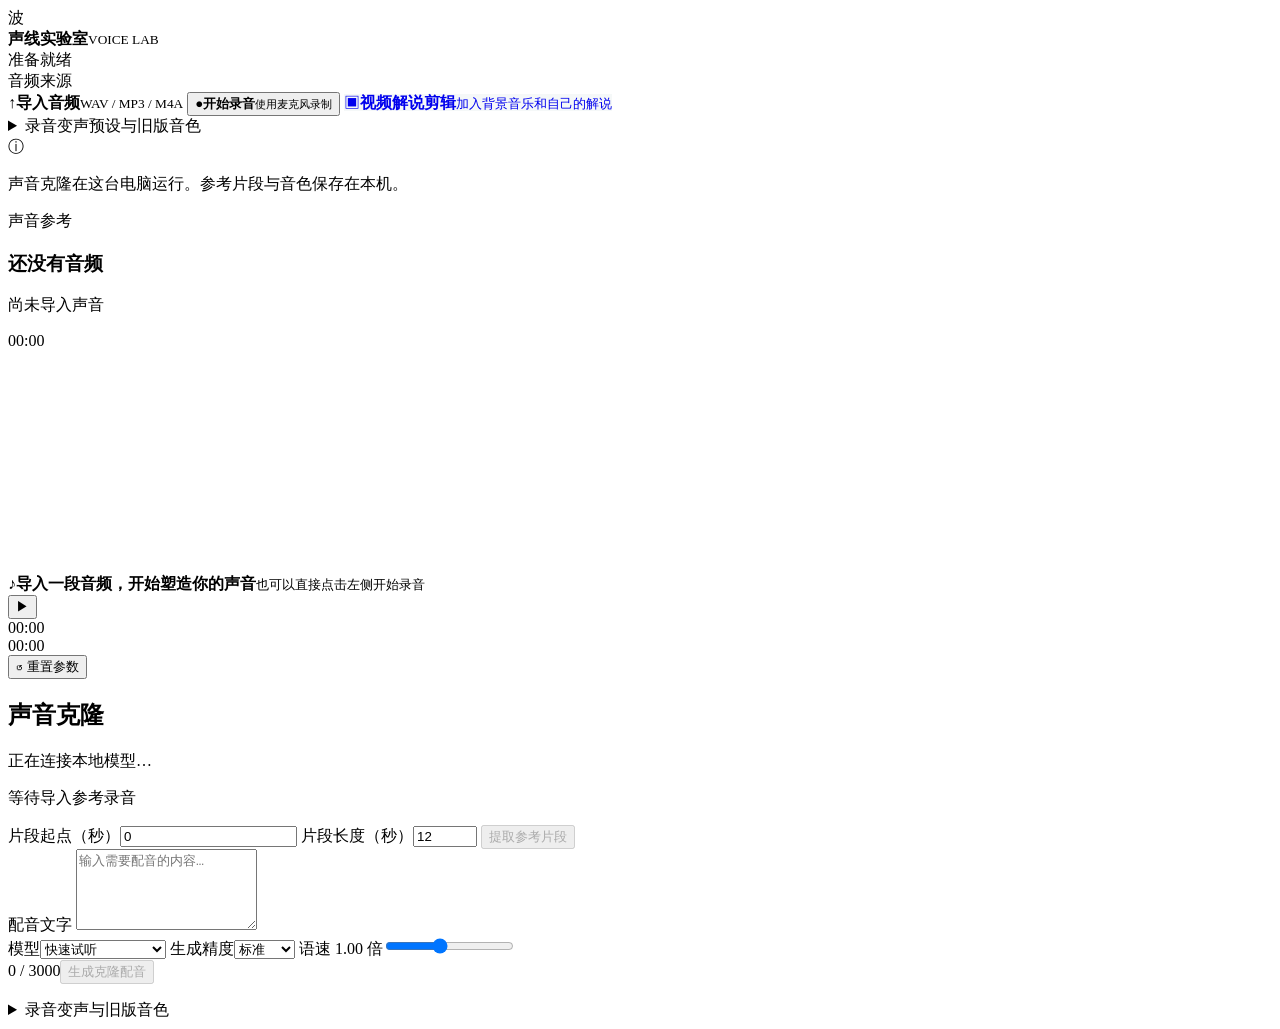
==== index.html @ 3c180621 "123" ====
<!doctype html>
<html lang="zh-CN">
<head>
  <meta charset="utf-8">
  <meta name="viewport" content="width=device-width, initial-scale=1">
  <title>声线实验室</title>
  <link rel="stylesheet" href="styles.css">
  <link rel="stylesheet" href="voice-lab.css">
</head>
<body>
  <main class="app-shell">
    <header class="topbar">
      <div class="brand"><span class="brand-mark">波</span><div><strong>声线实验室</strong><small>VOICE LAB</small></div></div>
      <div class="top-actions"><span class="status-dot"></span><span id="statusText">准备就绪</span></div>
    </header>

    <section class="workspace">
      <aside class="sidebar">
        <div class="section-label">音频来源</div>
        <div class="source-actions">
          <label class="action-card primary" for="fileInput"><span class="action-icon">↑</span><span><b>导入音频</b><small>WAV / MP3 / M4A</small></span></label>
          <button class="action-card" id="recordBtn"><span class="action-icon record-icon">●</span><span><b id="recordLabel">开始录音</b><small>使用麦克风录制</small></span></button>
          <input id="fileInput" type="file" accept="audio/*" hidden>
          <a class="action-card video-link" href="video.html" style="text-decoration:none;background:#f5f8f8;border-color:#d7e8e6"><span class="action-icon">▣</span><span><b>视频解说剪辑</b><small>加入背景音乐和自己的解说</small></span></a>
        </div>
        <details class="legacy-presets">
        <summary>录音变声预设与旧版音色</summary>
        <div class="section-label preset-label">旧版音色</div>
        <div class="saved-voices" id="savedVoices"><p class="saved-empty">尚未保存音色</p></div>
        <div class="section-label preset-label">快速音色</div>
        <div class="preset-list">
          <button class="preset active" data-preset="clean"><span class="preset-swatch clean"></span><span><b>自然人声</b><small>清晰 · 真实</small></span><i>›</i></button>
          <button class="preset" data-preset="bright"><span class="preset-swatch bright"></span><span><b>清亮主播</b><small>明亮 · 有穿透力</small></span><i>›</i></button>
          <button class="preset" data-preset="deep"><span class="preset-swatch deep"></span><span><b>低沉磁性</b><small>厚实 · 稳重</small></span><i>›</i></button>
          <button class="preset" data-preset="warm"><span class="preset-swatch warm"></span><span><b>温暖磁性</b><small>厚实 · 近距离</small></span><i>›</i></button>
          <button class="preset" data-preset="young"><span class="preset-swatch young"></span><span><b>年轻清透</b><small>轻快 · 有空气感</small></span><i>›</i></button>
          <button class="preset" data-preset="mature"><span class="preset-swatch mature"></span><span><b>成熟稳重</b><small>沉稳 · 有共鸣</small></span><i>›</i></button>
          <button class="preset" data-preset="soft"><span class="preset-swatch soft"></span><span><b>柔和气声</b><small>亲近 · 轻柔</small></span><i>›</i></button>
          <button class="preset" data-preset="raspy"><span class="preset-swatch raspy"></span><span><b>低哑质感</b><small>沙哑 · 有颗粒</small></span><i>›</i></button>
          <button class="preset" data-preset="cartoon"><span class="preset-swatch cartoon"></span><span><b>活泼角色</b><small>明快 · 夸张语调</small></span><i>›</i></button>
          <button class="preset" data-preset="female"><span class="preset-swatch female"></span><span><b>自然女声</b><small>轻盈 · 清晰 · 柔和</small></span><i>›</i></button>
          <button class="preset" data-preset="girl"><span class="preset-swatch girl"></span><span><b>少女清甜</b><small>明亮 · 轻快 · 有空气感</small></span><i>›</i></button>
          <button class="preset" data-preset="woman"><span class="preset-swatch woman"></span><span><b>成熟女声</b><small>温暖 · 稳定 · 有共鸣</small></span><i>›</i></button>
          <button class="preset" data-preset="neutral"><span class="preset-swatch neutral"></span><span><b>中性声线</b><small>自然 · 平衡 · 适合旁白</small></span><i>›</i></button>
          <button class="preset" data-preset="femaleBright"><span class="preset-swatch femaleBright"></span><span><b>女声清亮</b><small>更薄 · 更亮 · 更靠前</small></span><i>›</i></button>
          <button class="preset" data-preset="sweetGirl"><span class="preset-swatch sweetGirl"></span><span><b>少女甜声</b><small>清甜 · 轻快 · 软糯</small></span><i>›</i></button>
          <button class="preset" data-preset="chipmunk"><span class="preset-swatch chipmunk"></span><span><b>夹子萌音</b><small>尖亮 · 夸张 · 搞怪</small></span><i>›</i></button>
          <button class="preset" data-preset="duck"><span class="preset-swatch duck"></span><span><b>鸭子怪声</b><small>鼻音 · 弹跳 · 滑稽</small></span><i>›</i></button>
          <button class="preset" data-preset="alien"><span class="preset-swatch alien"></span><span><b>外星电子</b><small>颤动 · 空间 · 科幻</small></span><i>›</i></button>
          <button class="preset" data-preset="monster"><span class="preset-swatch monster"></span><span><b>怪兽低吼</b><small>低沉 · 粗粝 · 压迫</small></span><i>›</i></button>
        </div>
        </details>
        <div class="sidebar-note"><span>ⓘ</span><p>声音克隆在这台电脑运行。参考片段与音色保存在本机。</p></div>
      </aside>

      <section class="main-panel">
        <div class="panel-heading"><div><span class="eyebrow">声音参考</span><h1 id="fileName">还没有音频</h1><p class="reference-status" id="referenceStatus" role="status">尚未导入声音</p></div><div class="duration" id="duration">00:00</div></div>
        <div class="wave-card"><canvas id="waveform" width="1000" height="220"></canvas><div class="empty-wave" id="emptyWave"><span>♪</span><b>导入一段音频，开始塑造你的声音</b><small>也可以直接点击左侧开始录音</small></div><div class="playhead" id="playhead"></div></div>
        <div class="transport"><button class="round-btn" id="playBtn" aria-label="播放或暂停">▶</button><div class="transport-time"><span id="currentTime">00:00</span><div class="progress"><div id="progressFill"></div></div><span id="totalTime">00:00</span></div><button class="text-btn" id="resetBtn">↺ 重置参数</button></div>

        <section class="clone-workspace" aria-labelledby="cloneTitle">
          <div class="builder-heading"><h2 id="cloneTitle">声音克隆</h2><span class="engine-badge" id="cloneEngine">正在连接本地模型…</span></div>
          <p id="cloneStatus" class="lab-message" role="status">等待导入参考录音</p>
          <div id="cloneProfiles" class="clone-profiles" aria-label="已保存的克隆音色"></div>
          <div class="clone-reference-fields">
            <label class="lab-field"><span>片段起点（秒）</span><input id="cloneStart" type="number" min="0" step="0.1" value="0"></label>
            <label class="lab-field"><span>片段长度（秒）</span><input id="cloneLength" type="number" min="3" max="20" step="0.1" value="12"></label>
            <button id="prepareClone" class="export-btn secondary-btn" disabled><i data-lucide="scan-line" aria-hidden="true"></i>提取参考片段</button>
          </div>
          <div id="cloneReferenceEditor" hidden>
            <label class="lab-field clone-text-label" for="cloneTranscript">参考片段原话</label>
            <textarea id="cloneTranscript" rows="3" maxlength="1000" placeholder="核对录音实际说出的内容"></textarea>
            <audio id="cloneReferenceAudio" controls preload="metadata" aria-label="参考原声"></audio>
            <p class="lab-message" id="cloneWarning" role="status"></p>
            <div class="clone-save-fields">
              <label class="lab-field"><span>克隆音色名称</span><input id="cloneName" maxlength="50" placeholder="我的声音"></label>
              <button id="saveClone" class="export-btn secondary-btn" disabled><i data-lucide="save" aria-hidden="true"></i>保存克隆音色</button>
            </div>
          </div>
          <div class="clone-speech-fields">
            <label class="lab-field clone-text-label" for="cloneText">配音文字</label>
            <textarea id="cloneText" rows="5" maxlength="3000" placeholder="输入需要配音的内容…"></textarea>
            <div class="clone-options">
              <label class="lab-field"><span>模型</span><select id="cloneQuality"><option value="fast">快速试听</option><option value="standard">音色优先</option><option value="full">实验模式（较慢）</option></select></label>
              <label class="lab-field"><span>生成精度</span><select id="cloneSteps"><option value="4">标准</option><option value="8">精细</option><option value="16">高精细</option></select></label>
              <label class="lab-field clone-speed"><span>语速 <output id="cloneSpeedValue">1.00 倍</output></span><input id="cloneSpeed" type="range" min="0.75" max="1.35" step="0.05" value="1"></label>
            </div>
            <div class="speech-actions"><span class="text-count" id="cloneCount">0 / 3000</span><button id="generateClone" class="export-btn" disabled><i data-lucide="audio-lines" aria-hidden="true"></i><span id="generateCloneLabel">生成克隆配音</span></button></div>
            <p id="cloneProgress" class="lab-message" role="status"></p>
          </div>
          <div id="cloneResult" class="speech-result" hidden>
            <div class="result-heading"><strong id="cloneResultName">克隆配音</strong><button id="downloadClone" class="export-btn secondary-btn"><i data-lucide="download" aria-hidden="true"></i>导出配音 WAV</button></div>
            <audio id="cloneResultAudio" controls preload="metadata" aria-label="克隆配音结果"></audio>
            <p id="cloneTiming" class="lab-message"></p>
            <a class="clone-video-link" href="video.html">用于视频解说 <i data-lucide="arrow-right" aria-hidden="true"></i></a>
          </div>
        </section>

        <details class="legacy-tools">
        <summary>录音变声与旧版音色</summary>
        <div class="controls-header"><div><span class="eyebrow">声音塑形</span><h2>调节音色与语调</h2></div><select id="presetSelect" aria-label="选择预设"><option value="custom">自定义</option><option value="clean">自然人声</option><option value="bright">清亮主播</option><option value="deep">低沉磁性</option><option value="warm">温暖磁性</option><option value="young">年轻清透</option><option value="mature">成熟稳重</option><option value="soft">柔和气声</option><option value="raspy">低哑质感</option><option value="cartoon">活泼角色</option><option value="female">自然女声</option><option value="girl">少女清甜</option><option value="woman">成熟女声</option><option value="neutral">中性声线</option><option value="femaleBright">女声清亮</option><option value="sweetGirl">少女甜声</option><option value="chipmunk">夹子萌音</option><option value="duck">鸭子怪声</option><option value="alien">外星电子</option><option value="monster">怪兽低吼</option></select></div>
        <div class="control-grid">
          <div class="control-card"><div class="control-title"><span class="control-symbol">↕</span><span><b>音调</b><small>改变高低与年龄感</small></span><output id="pitchValue">0 st</output></div><input type="range" id="pitch" min="-12" max="12" step="1" value="0"><div class="range-labels"><span>低沉</span><span>原声</span><span>尖亮</span></div></div>
          <div class="control-card"><div class="control-title"><span class="control-symbol">☼</span><span><b>明亮度</b><small>高频细节与清晰度</small></span><output id="brightnessValue">0</output></div><input type="range" id="brightness" min="-100" max="100" step="1" value="0"><div class="range-labels"><span>柔和</span><span>平衡</span><span>明亮</span></div></div>
          <div class="control-card"><div class="control-title"><span class="control-symbol">◒</span><span><b>厚度</b><small>低频温暖与饱满感</small></span><output id="warmthValue">0</output></div><input type="range" id="warmth" min="-100" max="100" step="1" value="0"><div class="range-labels"><span>轻薄</span><span>平衡</span><span>厚实</span></div></div>
          <div class="control-card"><div class="control-title"><span class="control-symbol">✦</span><span><b>存在感</b><small>让声音更靠前</small></span><output id="presenceValue">0</output></div><input type="range" id="presence" min="-100" max="100" step="1" value="0"><div class="range-labels"><span>收敛</span><span>平衡</span><span>突出</span></div></div>
          <div class="control-card"><div class="control-title"><span class="control-symbol">▦</span><span><b>空间感</b><small>添加自然环境回响</small></span><output id="roomValue">0%</output></div><input type="range" id="room" min="0" max="60" step="1" value="0"><div class="range-labels"><span>干声</span><span>小空间</span><span>大厅</span></div></div>
          <div class="control-card"><div class="control-title"><span class="control-symbol">⚡</span><span><b>沙哑颗粒</b><small>增加粗粝与质感</small></span><output id="driveValue">0%</output></div><input type="range" id="drive" min="0" max="80" step="1" value="0"><div class="range-labels"><span>干净</span><span>轻微</span><span>强烈</span></div></div>
          <div class="control-card"><div class="control-title"><span class="control-symbol">≈</span><span><b>共鸣位置</b><small>胸腔、口腔与头腔</small></span><output id="resonanceValue">0</output></div><input type="range" id="resonance" min="-100" max="100" step="1" value="0"><div class="range-labels"><span>胸腔</span><span>平衡</span><span>头腔</span></div></div>
          <div class="control-card"><div class="control-title"><span class="control-symbol">∿</span><span><b>鼻腔感</b><small>改变声音的前置感</small></span><output id="nasalityValue">0</output></div><input type="range" id="nasality" min="-100" max="100" step="1" value="0"><div class="range-labels"><span>圆润</span><span>自然</span><span>鼻音</span></div></div>
          <div class="control-card"><div class="control-title"><span class="control-symbol">♧</span><span><b>气声</b><small>增加呼吸与空气感</small></span><output id="breathValue">0%</output></div><input type="range" id="breath" min="0" max="100" step="1" value="0"><div class="range-labels"><span>实声</span><span>轻柔</span><span>空气感</span></div></div>
          <div class="control-card"><div class="control-title"><span class="control-symbol">⌁</span><span><b>颤音</b><small>语调的自然起伏</small></span><output id="vibratoValue">0%</output></div><input type="range" id="vibrato" min="0" max="70" step="1" value="0"><div class="range-labels"><span>平直</span><span>自然</span><span>起伏</span></div></div>
          <div class="control-card"><div class="control-title"><span class="control-symbol">↔</span><span><b>语速</b><small>快慢与节奏感</small></span><output id="speedValue">0%</output></div><input type="range" id="speed" min="-25" max="25" step="1" value="0"><div class="range-labels"><span>慢</span><span>原速</span><span>快</span></div></div>
        </div>
        <div class="footer-bar"><span id="engineHint">导入音频后即可试听处理效果</span><button class="export-btn secondary-btn" id="exportBtn" disabled><i data-lucide="download" aria-hidden="true"></i> 导出处理录音</button></div>

        <section class="voice-builder" aria-labelledby="builderTitle">
          <div class="builder-heading"><div><span class="eyebrow">新音色</span><h2 id="builderTitle">保存调节后的音色</h2></div><span class="engine-badge">本地音色匹配</span></div>
          <div class="builder-fields">
            <label class="lab-field"><span>音色名称</span><input id="voiceName" type="text" maxlength="50" placeholder="为这个声音起个名字" autocomplete="off"></label>
            <label class="lab-field"><span>朗读基础声线</span><select id="baseVoice" disabled><option value="">正在检查本机语音…</option></select></label>
            <button class="export-btn" id="createVoiceBtn" disabled><i data-lucide="audio-lines" aria-hidden="true"></i><span id="createVoiceLabel">生成新音色</span></button>
          </div>
          <p class="lab-message" id="voiceBuildStatus" role="status">等待导入声音</p>
          <div class="service-state"><span id="voiceServiceStatus">正在检查本机语音服务…</span><button class="icon-btn" id="retryVoices" type="button" aria-label="重新检查语音服务" title="重新检查语音服务"><i data-lucide="refresh-cw" aria-hidden="true"></i></button></div>
        </section>

        <section class="speech-editor" id="speechEditor" aria-labelledby="speechTitle" hidden>
          <div class="builder-heading"><div><span class="eyebrow">文字朗读</span><h2 id="speechTitle">用新音色朗读</h2></div><span class="engine-badge" id="activeVoiceName"></span></div>
          <label class="lab-field speech-text-label" for="speechText">朗读文本</label>
          <textarea id="speechText" rows="6" maxlength="12000" placeholder="输入要用这个音色朗读的文字…"></textarea>
          <div class="speech-actions"><span class="text-count" id="speechCount">0 / 12000</span><button class="export-btn" id="generateSpeechBtn" disabled><i data-lucide="play" aria-hidden="true"></i><span id="generateSpeechLabel">生成朗读</span></button></div>
          <p class="lab-message" id="speechStatus" role="status">音色已就绪</p>
          <div class="speech-result" id="speechResult" hidden>
            <div class="result-heading"><strong id="speechResultName">朗读音频</strong><button class="export-btn secondary-btn" id="exportSpeechBtn"><i data-lucide="download" aria-hidden="true"></i>导出朗读 WAV</button></div>
            <audio id="speechAudio" controls preload="metadata"></audio>
          </div>
        </section>
        </details>
      </section>
    </section>
  </main>
  <script src="vendor/lucide.min.js"></script>
  <script src="app.js"></script>
  <script src="clone.js"></script>
</body>
</html>
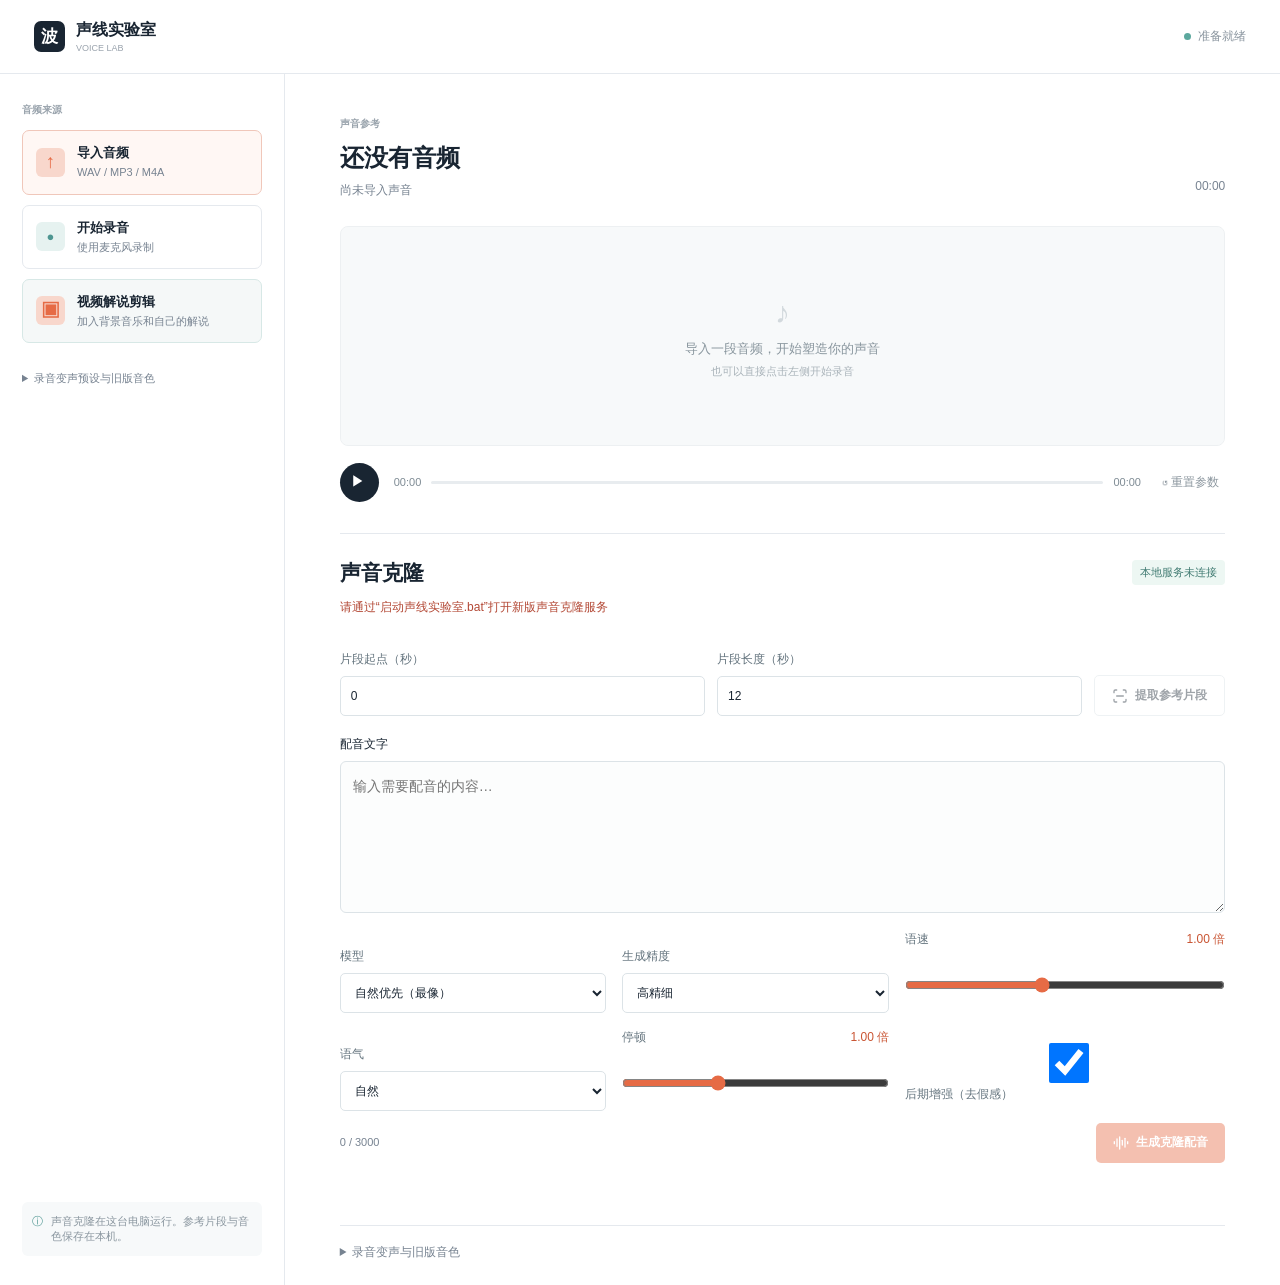
==== commit d03f7639: "去假感大改：参考清洗评分、分段合成、后期母带、Ultra 5 125H + Arc 自适应 Co-authored-by: arena-agent <297053741+arena-agent@use" ====
--- a/index.html
+++ b/index.html
@@ -64,7 +64,7 @@
           <div id="cloneProfiles" class="clone-profiles" aria-label="已保存的克隆音色"></div>
           <div class="clone-reference-fields">
             <label class="lab-field"><span>片段起点（秒）</span><input id="cloneStart" type="number" min="0" step="0.1" value="0"></label>
-            <label class="lab-field"><span>片段长度（秒）</span><input id="cloneLength" type="number" min="3" max="20" step="0.1" value="12"></label>
+            <label class="lab-field"><span>片段长度（秒）</span><input id="cloneLength" type="number" min="3" max="30" step="0.1" value="12"></label>
             <button id="prepareClone" class="export-btn secondary-btn" disabled><i data-lucide="scan-line" aria-hidden="true"></i>提取参考片段</button>
           </div>
           <div id="cloneReferenceEditor" hidden>
@@ -81,9 +81,12 @@
             <label class="lab-field clone-text-label" for="cloneText">配音文字</label>
             <textarea id="cloneText" rows="5" maxlength="3000" placeholder="输入需要配音的内容…"></textarea>
             <div class="clone-options">
-              <label class="lab-field"><span>模型</span><select id="cloneQuality"><option value="fast">快速试听</option><option value="standard">音色优先</option><option value="full">实验模式（较慢）</option></select></label>
-              <label class="lab-field"><span>生成精度</span><select id="cloneSteps"><option value="4">标准</option><option value="8">精细</option><option value="16">高精细</option></select></label>
+              <label class="lab-field"><span>模型</span><select id="cloneQuality"><option value="full">自然优先（最像）</option><option value="standard">均衡</option><option value="fast">快速试听</option></select></label>
+              <label class="lab-field"><span>生成精度</span><select id="cloneSteps"><option value="16">高精细</option><option value="8">精细</option><option value="4">标准</option></select></label>
               <label class="lab-field clone-speed"><span>语速 <output id="cloneSpeedValue">1.00 倍</output></span><input id="cloneSpeed" type="range" min="0.75" max="1.35" step="0.05" value="1"></label>
+              <label class="lab-field"><span>语气</span><select id="cloneProsody"><option value="natural">自然</option><option value="broadcast">播报</option><option value="story">故事</option></select></label>
+              <label class="lab-field clone-speed"><span>停顿 <output id="clonePauseValue">1.00 倍</output></span><input id="clonePause" type="range" min="0.5" max="2" step="0.1" value="1"></label>
+              <label class="lab-field clone-check"><span><input id="cloneMastering" type="checkbox" checked> 后期增强（去假感）</span></label>
             </div>
             <div class="speech-actions"><span class="text-count" id="cloneCount">0 / 3000</span><button id="generateClone" class="export-btn" disabled><i data-lucide="audio-lines" aria-hidden="true"></i><span id="generateCloneLabel">生成克隆配音</span></button></div>
             <p id="cloneProgress" class="lab-message" role="status"></p>
--- a/styles.css
+++ b/styles.css
@@ -0,0 +1,3 @@
+:root{--ink:#192532;--muted:#778391;--line:#e5e9ee;--paper:#f7f8fa;--panel:#fff;--accent:#e66b45;--accent-dark:#c95432;--teal:#4e9691;--shadow:0 14px 35px rgba(25,37,50,.07)}*{box-sizing:border-box}body{margin:0;background:var(--paper);color:var(--ink);font:14px/1.4 "Segoe UI","Microsoft YaHei",sans-serif;letter-spacing:0}.app-shell{max-width:1500px;margin:0 auto;min-height:100vh;background:#fff;box-shadow:0 0 50px rgba(25,37,50,.04)}.topbar{height:74px;padding:0 34px;border-bottom:1px solid var(--line);display:flex;align-items:center;justify-content:space-between}.brand{display:flex;align-items:center;gap:11px}.brand-mark{display:grid;place-items:center;width:31px;height:31px;background:var(--ink);color:#fff;font-size:17px;font-weight:700;border-radius:7px}.brand strong{display:block;font-size:16px;letter-spacing:.5px}.brand small{display:block;color:#9aa3ad;font-size:9px;letter-spacing:2px;margin-top:1px}.top-actions{display:flex;align-items:center;gap:7px;color:#89949e;font-size:12px}.status-dot{width:7px;height:7px;border-radius:50%;background:#5ca89e}.workspace{display:grid;grid-template-columns:285px 1fr;min-height:calc(100vh - 74px)}.sidebar{border-right:1px solid var(--line);padding:29px 22px;display:flex;flex-direction:column}.section-label,.eyebrow{font-size:10px;text-transform:uppercase;letter-spacing:1.8px;color:#9aa4ad;font-weight:700}.source-actions{display:grid;gap:10px;margin-top:13px}.action-card{width:100%;border:1px solid var(--line);border-radius:7px;background:#fff;display:flex;align-items:center;text-align:left;padding:13px 13px;gap:12px;cursor:pointer;color:var(--ink);transition:.2s}.action-card:hover{border-color:#cfd7de;transform:translateY(-1px)}.action-card.primary{background:#fff7f4;border-color:#f0c7ba}.action-card b{display:block;font-size:13px}.action-card small{display:block;color:var(--muted);font-size:11px;margin-top:3px}.action-icon{display:grid;place-items:center;width:29px;height:29px;border-radius:6px;background:#f8d7cc;color:var(--accent);font-size:19px;font-weight:700}.record-icon{font-size:13px;background:#e6f2f0;color:var(--teal)}.preset-label{margin-top:34px}.preset-list{display:grid;gap:4px;margin-top:12px}.preset{border:0;background:transparent;border-radius:6px;display:flex;align-items:center;width:100%;padding:10px 8px;text-align:left;cursor:pointer;color:var(--ink);gap:10px}.preset:hover,.preset.active{background:#f3f6f7}.preset.active{box-shadow:inset 3px 0 var(--accent)}.preset-swatch{width:8px;height:28px;border-radius:3px;background:var(--teal)}.preset-swatch.bright{background:#e9aa54}.preset-swatch.deep{background:#7286a2}.preset-swatch.radio{background:#ae8b71}.preset-swatch.robot{background:#9a81b9}.preset b{display:block;font-size:12px;font-weight:600}.preset small{display:block;color:var(--muted);font-size:10px;margin-top:2px}.preset i{margin-left:auto;font-style:normal;color:#a7b0b7;font-size:18px}.sidebar-note{margin-top:auto;padding:12px 10px;background:#f7f9fa;border-radius:6px;color:#8a969f;font-size:11px;display:flex;gap:8px}.sidebar-note p{margin:0}.sidebar-note span{color:var(--teal)}.main-panel{padding:39px 5.5% 25px;min-width:0}.panel-heading,.controls-header,.footer-bar{display:flex;align-items:flex-end;justify-content:space-between}.panel-heading h1{font-size:24px;margin:8px 0 0;font-weight:650}.duration{font-variant-numeric:tabular-nums;color:var(--muted);font-size:12px;margin-bottom:4px}.wave-card{position:relative;height:220px;margin-top:27px;background:#f7f9fa;border:1px solid #edf0f2;border-radius:8px;overflow:hidden}.wave-card canvas{width:100%;height:100%;display:block}.empty-wave{position:absolute;inset:0;display:flex;align-items:center;justify-content:center;flex-direction:column;color:#aab4ba;gap:6px}.empty-wave span{font-size:30px;color:#d2d9dd}.empty-wave b{font-size:13px;font-weight:500;color:#89969e}.empty-wave small{font-size:11px}.playhead{position:absolute;top:0;bottom:0;width:2px;background:var(--accent);left:0;display:none;pointer-events:none}.playhead:before{content:"";position:absolute;top:0;left:-4px;border:5px solid transparent;border-top-color:var(--accent)}.transport{display:flex;align-items:center;gap:15px;padding:17px 0 31px;border-bottom:1px solid var(--line)}.round-btn{width:39px;height:39px;border-radius:50%;border:0;background:var(--ink);color:white;cursor:pointer;font-size:14px;padding-left:3px}.round-btn:hover{background:#2b3e4d}.transport-time{display:flex;align-items:center;gap:10px;flex:1;color:#7f8c95;font-size:11px;font-variant-numeric:tabular-nums}.progress{height:3px;background:#e8ecef;flex:1;border-radius:3px}.progress div{height:100%;width:0;background:var(--accent);border-radius:3px}.text-btn{border:0;background:none;color:#8c979f;cursor:pointer;font-size:12px}.text-btn:hover{color:var(--ink)}.controls-header{padding:31px 0 18px;align-items:center}.controls-header h2{margin:6px 0 0;font-size:18px;font-weight:650}.controls-header select{border:1px solid var(--line);border-radius:5px;padding:8px 27px 8px 10px;color:var(--ink);background:#fff;font-size:12px}.control-grid{display:grid;grid-template-columns:repeat(3,1fr);gap:12px}.control-card{border:1px solid var(--line);border-radius:7px;padding:15px 15px 13px;background:#fff}.control-title{display:flex;align-items:center;gap:9px}.control-title>span:nth-child(2){flex:1}.control-title b{display:block;font-size:12px;font-weight:650}.control-title small{display:block;color:var(--muted);font-size:10px;margin-top:3px}.control-symbol{display:grid;place-items:center;width:26px;height:26px;border-radius:5px;background:#f1f5f5;color:var(--teal);font-size:15px}.control-card:nth-child(2) .control-symbol{color:#d28d39;background:#fbf5e9}.control-card:nth-child(3) .control-symbol{color:#6682a0;background:#eff3f7}.control-card:nth-child(4) .control-symbol{color:#b77d99;background:#f8eff3}.control-card:nth-child(6) .control-symbol{color:#9272ad;background:#f4eff8}.control-title output{color:var(--accent);font-size:12px;font-variant-numeric:tabular-nums}input[type=range]{width:100%;margin:17px 0 8px;accent-color:var(--accent);height:4px}.range-labels{display:flex;justify-content:space-between;color:#a0aab1;font-size:10px}.footer-bar{margin-top:25px;align-items:center;color:#9aa5ad;font-size:11px}.export-btn{border:0;border-radius:5px;background:var(--accent);color:#fff;padding:11px 17px;font-weight:600;cursor:pointer;box-shadow:0 4px 10px rgba(230,107,69,.2)}.export-btn:hover:not(:disabled){background:var(--accent-dark)}.export-btn:disabled{opacity:.42;cursor:not-allowed;box-shadow:none}.export-btn span{font-size:16px;vertical-align:-1px;margin-right:4px}@media(max-width:850px){.workspace{grid-template-columns:1fr}.sidebar{border-right:0;border-bottom:1px solid var(--line);padding:20px}.preset-list{grid-template-columns:repeat(2,1fr)}.sidebar-note{margin-top:20px}.main-panel{padding:28px 20px}.control-grid{grid-template-columns:repeat(2,1fr)}}@media(max-width:520px){.topbar{padding:0 18px}.top-actions{font-size:0}.top-actions .status-dot{width:8px;height:8px}.preset-list{grid-template-columns:1fr}.control-grid{grid-template-columns:1fr}.panel-heading h1{font-size:20px}.wave-card{height:170px}.transport{gap:9px}.transport-time{gap:6px}.text-btn{font-size:11px}.footer-bar{align-items:flex-start;gap:15px;flex-direction:column}.export-btn{width:100%}}
+/* Extra preset color accents */
+.preset-swatch.femaleBright{background:#db7ca4}.preset-swatch.sweetGirl{background:#eaa3c5}.preset-swatch.chipmunk{background:#f0a64f}.preset-swatch.duck{background:#d39b4f}.preset-swatch.alien{background:#8e7ac4}.preset-swatch.monster{background:#5f6d80}
--- a/voice-lab.css
+++ b/voice-lab.css
@@ -0,0 +1,106 @@
+[hidden] { display: none !important; }
+button, input, select, textarea { font-family: inherit; }
+button:disabled { cursor: not-allowed; }
+button:focus-visible, input:focus-visible, select:focus-visible, textarea:focus-visible, a:focus-visible {
+  outline: 2px solid var(--teal);
+  outline-offset: 3px;
+}
+.brand strong, .brand small, .section-label, .eyebrow { letter-spacing: 0; }
+.top-actions { min-width: 0; max-width: 52%; }
+#statusText { overflow-wrap: anywhere; }
+.panel-heading { gap: 16px; }
+.panel-heading > div:first-child { min-width: 0; }
+.panel-heading h1 { overflow-wrap: anywhere; }
+.reference-status { margin: 8px 0 0; color: var(--muted); font-size: 12px; }
+.preset-list { max-height: 590px; overflow-y: auto; }
+.saved-voices { margin-top: 10px; display: grid; gap: 6px; max-height: 260px; overflow-y: auto; }
+.saved-empty { color: var(--muted); font-size: 12px; margin: 4px 0; }
+.saved-voice { display: flex; align-items: center; gap: 4px; border-bottom: 1px solid var(--line); }
+.saved-voice.active { border-bottom-color: var(--teal); background: #f0f8f6; }
+.saved-voice-select { display: flex; align-items: center; gap: 9px; flex: 1; min-width: 0; padding: 12px 6px; border: 0; background: transparent; color: var(--ink); cursor: pointer; text-align: left; }
+.saved-voice-select > span { min-width: 0; }
+.saved-voice-select b, .saved-voice-select small { display: block; overflow-wrap: anywhere; }
+.saved-voice-select b { font-size: 12px; }
+.saved-voice-select small { margin-top: 4px; font-size: 10px; color: var(--muted); }
+.icon-btn { width: 32px; height: 32px; flex-shrink: 0; display: inline-grid; place-items: center; border: 0; background: transparent; color: var(--muted); cursor: pointer; border-radius: 5px; }
+.icon-btn:hover { background: #eef3f3; color: var(--ink); }
+.icon-btn svg, .saved-voice-select svg { width: 16px; height: 16px; flex-shrink: 0; }
+.export-btn { display: inline-flex; justify-content: center; align-items: center; gap: 7px; min-height: 40px; font-size: 12px; }
+.export-btn svg { width: 16px; height: 16px; flex-shrink: 0; }
+.export-btn span { margin: 0; font-size: inherit; vertical-align: baseline; }
+.secondary-btn { background: #fff; color: var(--ink); border: 1px solid #d9e1e5; box-shadow: none; }
+.secondary-btn:hover:not(:disabled) { background: #f3f7f7; }
+.voice-builder, .speech-editor { margin-top: 28px; padding-top: 25px; border-top: 1px solid var(--line); }
+.builder-heading { display: flex; justify-content: space-between; align-items: center; gap: 12px; }
+.builder-heading > div { min-width: 0; }
+.builder-heading h2 { font-size: 18px; margin: 6px 0 0; }
+.engine-badge { font-size: 11px; color: #417b72; background: #edf7f3; border-radius: 4px; padding: 5px 8px; max-width: 50%; overflow-wrap: anywhere; }
+.builder-fields { margin-top: 20px; display: grid; grid-template-columns: minmax(0, 1fr) minmax(0, 1.3fr) auto; align-items: end; gap: 12px; }
+.lab-field { display: block; min-width: 0; font-size: 12px; color: var(--ink); }
+.lab-field > span { display: block; margin-bottom: 8px; color: #63737d; }
+.lab-field input, .lab-field select { display: block; width: 100%; min-width: 0; height: 40px; padding: 8px 10px; border: 1px solid #dce3e7; border-radius: 5px; background: white; color: var(--ink); font-size: 12px; }
+.lab-message { margin: 12px 0 0; min-height: 18px; font-size: 12px; color: #687c80; overflow-wrap: anywhere; }
+.lab-message.error { color: #b34835; }
+.service-state { display: flex; align-items: center; gap: 4px; color: var(--muted); font-size: 11px; }
+.speech-text-label { margin: 20px 0 8px; }
+#speechText { display: block; width: 100%; min-height: 145px; padding: 13px; resize: vertical; border: 1px solid #dce3e7; border-radius: 6px; font: 14px/1.8 "Segoe UI", "Microsoft YaHei", sans-serif; color: var(--ink); background: #fcfdfd; }
+.speech-actions { display: flex; justify-content: space-between; align-items: center; gap: 12px; margin-top: 12px; }
+.text-count { color: var(--muted); font-size: 11px; font-variant-numeric: tabular-nums; }
+.speech-result { margin-top: 20px; border-top: 1px solid var(--line); padding-top: 16px; }
+.result-heading { display: flex; justify-content: space-between; align-items: center; gap: 12px; }
+.result-heading strong { font-size: 12px; overflow-wrap: anywhere; min-width: 0; }
+.result-heading button { flex-shrink: 0; }
+#speechAudio { display: block; width: 100%; margin-top: 14px; }
+.footer-bar { gap: 14px; }
+.clone-workspace { margin: 24px 0 32px; }
+.clone-workspace h2 { margin: 0; font-size: 21px; }
+.clone-reference-fields { display: grid; grid-template-columns: minmax(0, 1fr) minmax(0, 1fr) auto; align-items: end; gap: 12px; margin-top: 20px; }
+.clone-save-fields { display: grid; grid-template-columns: minmax(0, 1fr) auto; align-items: end; gap: 12px; margin-top: 16px; }
+.clone-text-label { margin: 20px 0 8px; }
+.clone-workspace textarea { width: 100%; display: block; resize: vertical; border: 1px solid #dce3e7; border-radius: 6px; padding: 12px; font: 14px/1.8 "Segoe UI", "Microsoft YaHei", sans-serif; color: var(--ink); background: #fcfdfd; }
+.clone-workspace audio { width: 100%; margin-top: 12px; }
+.clone-options { display: grid; grid-template-columns: 1fr 1fr 1.2fr; gap: 16px; margin-top: 18px; align-items: end; }
+.clone-speed { min-height: 66px; }
+.clone-speed output { float: right; color: var(--accent-dark); }
+.clone-profiles { display: flex; flex-wrap: wrap; gap: 8px; margin-top: 14px; }
+.clone-profile-row { display: flex; align-items: center; max-width: 100%; }
+.clone-profile { border: 1px solid #d9e1e5; border-radius: 5px; background: white; padding: 9px 12px; font-size: 12px; color: var(--ink); cursor: pointer; max-width: 100%; overflow-wrap: anywhere; }
+.clone-profile[aria-pressed="true"] { border-color: #4e9691; background: #edf7f3; }
+.legacy-tools { border-top: 1px solid var(--line); padding-top: 18px; }
+.legacy-tools > summary { cursor: pointer; color: var(--muted); font-size: 12px; }
+.legacy-presets { margin: 28px 0; }
+.legacy-presets > summary { cursor: pointer; color: var(--muted); font-size: 11px; }
+.clone-video-link { display: inline-flex; align-items: center; gap: 5px; margin-top: 14px; color: #417b72; font-size: 12px; text-decoration: none; }
+.clone-video-link svg { width: 15px; height: 15px; }
+@media (max-width: 620px) {
+  .clone-reference-fields, .clone-options { grid-template-columns: repeat(2, minmax(0, 1fr)); }
+  .clone-reference-fields > button, .clone-speed { grid-column: 1 / -1; }
+  .clone-save-fields { grid-template-columns: 1fr; }
+  .clone-workspace h2 { font-size: 19px; }
+}
+@media (max-width: 1100px) {
+  .builder-fields { grid-template-columns: minmax(0, 1fr) minmax(0, 1fr); }
+  .builder-fields > button { grid-column: 1 / -1; justify-self: start; }
+  .control-grid { grid-template-columns: repeat(2, minmax(0, 1fr)); }
+}
+@media (max-width: 850px) {
+  .source-actions { grid-template-columns: repeat(3, minmax(0, 1fr)); }
+  .preset-label, .preset-list, .sidebar-note { display: none; }
+  .saved-voices { grid-template-columns: repeat(2, minmax(0, 1fr)); margin-top: 14px; }
+  .saved-empty { display: none; }
+  .main-panel { padding-top: 24px; }
+}
+@media (max-width: 520px) {
+  .source-actions { grid-template-columns: repeat(2, minmax(0, 1fr)); }
+  .video-link { grid-column: 1 / -1; }
+  .top-actions { font-size: 11px; max-width: 45%; }
+  .control-grid { grid-template-columns: 1fr; }
+  .builder-fields { grid-template-columns: 1fr; }
+  .builder-fields > button { width: 100%; }
+  .saved-voices { grid-template-columns: 1fr; }
+  .builder-heading h2 { font-size: 17px; }
+  .result-heading { align-items: stretch; flex-direction: column; }
+  .speech-actions .export-btn { width: auto; }
+  .transport { flex-wrap: wrap; }
+  .transport .text-btn { margin-left: auto; }
+}
